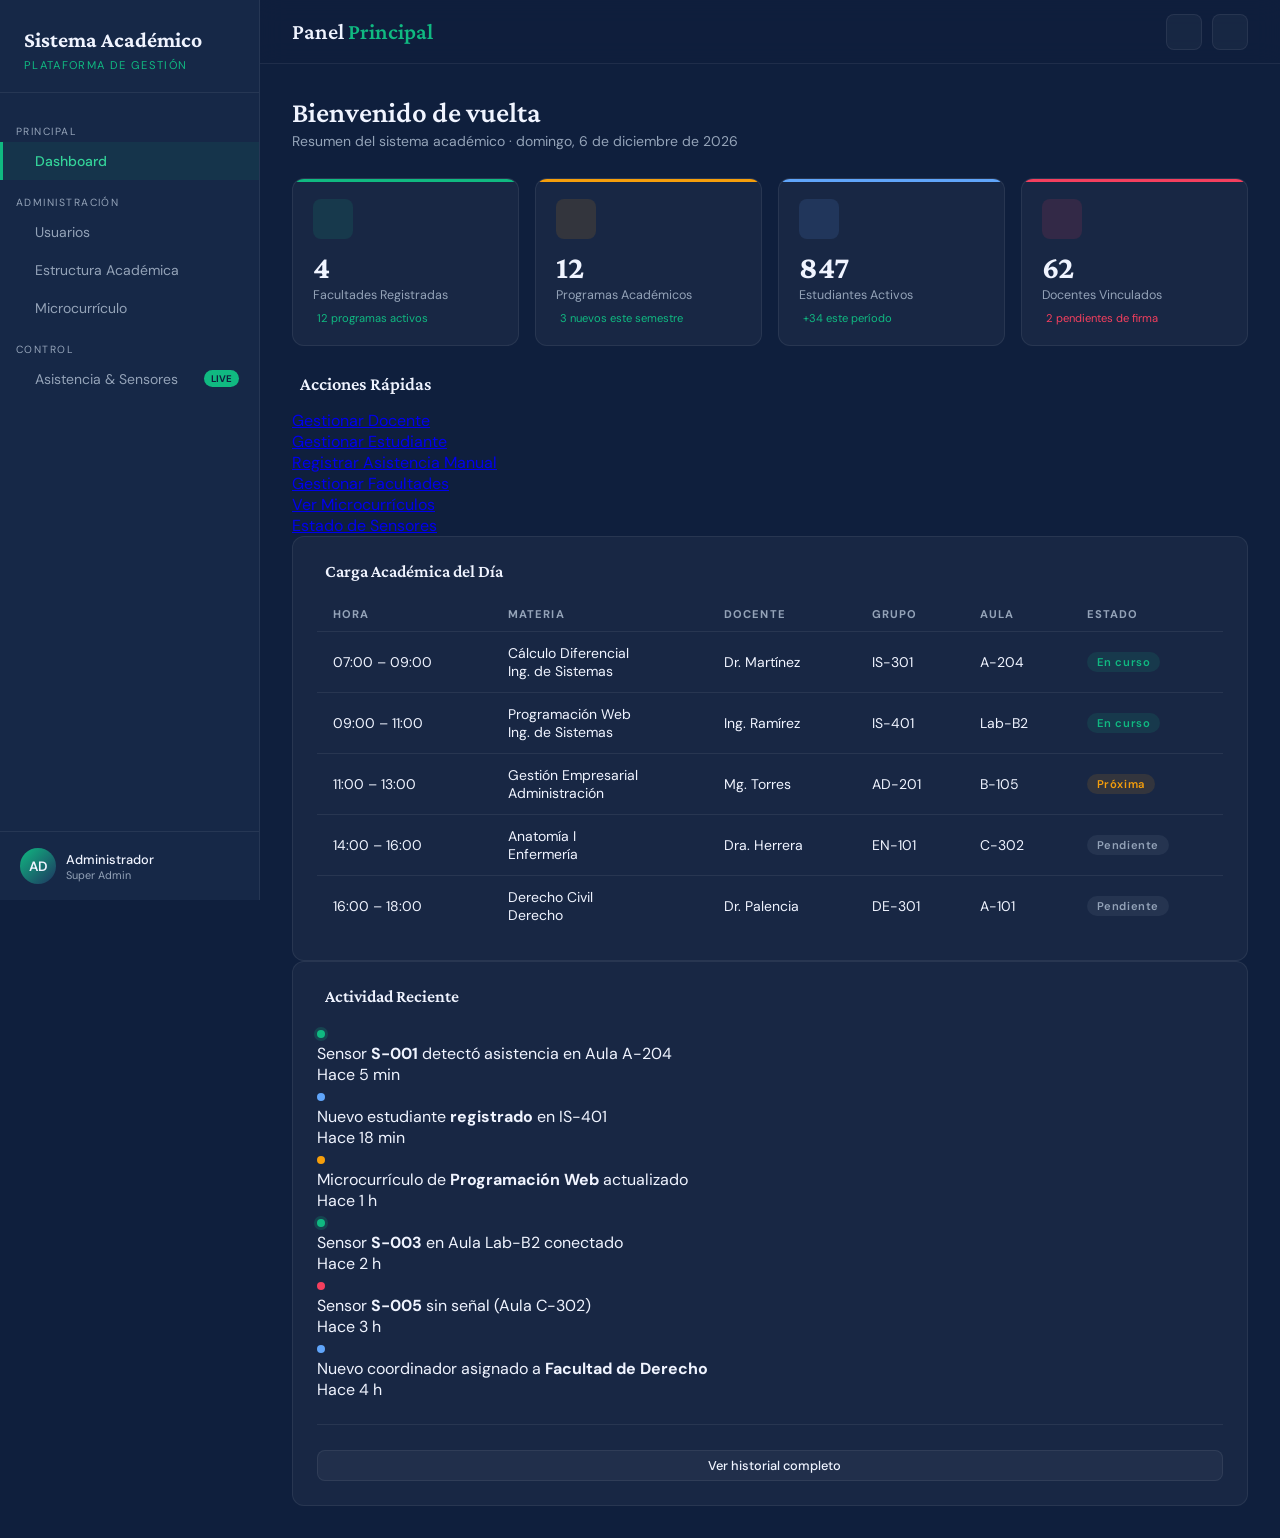
==== dashboard.html @ a302326c "Prototipo Proyecto Terminado" ====
<!DOCTYPE html>
<html lang="es">
<head>
  <meta charset="UTF-8">
  <meta name="viewport" content="width=device-width, initial-scale=1.0">
  <title>Dashboard — Sistema Académico</title>
  <link rel="stylesheet" href="css/main.css">
  <link rel="stylesheet" href="css/dashboard.css">
  <link href="https://cdn.boxicons.com/3.0.8/fonts/basic/boxicons.min.css" rel="stylesheet">
  <link href="https://cdn.boxicons.com/3.0.8/fonts/filled/boxicons-filled.min.css" rel="stylesheet">
  <script src="js/dashboard.js" defer></script>
</head>
<body>

<!-- SIDEBAR -->
<aside class="sidebar" id="sidebar">
  <div class="sidebar-logo">
    <div class="logo-text">Sistema Académico</div>
    <div class="logo-sub">Plataforma de Gestión</div>
  </div>
  <nav class="sidebar-nav">
    <div class="nav-section">Principal</div>
    <a class="nav-item active" href="dashboard.html"><i class='bx bx-grid-alt'></i> Dashboard</a>

    <div class="nav-section">Administración</div>
    <a class="nav-item" href="vistas/usuarios.html"><i class='bx bx-group'></i> Usuarios</a>
    <a class="nav-item" href="vistas/academico.html"><i class='bx bx-building-house'></i> Estructura Académica</a>
    <a class="nav-item" href="vistas/curriculo.html"><i class='bx bx-book-open'></i> Microcurrículo</a>

    <div class="nav-section">Control</div>
    <a class="nav-item" href="vistas/asistencia.html">
      <i class='bx bx-scan'></i> Asistencia &amp; Sensores
      <span class="nav-badge">LIVE</span>
    </a>
  </nav>
  <div class="sidebar-footer">
    <div class="user-avatar">AD</div>
    <div class="user-info">
      <div class="user-name">Administrador</div>
      <div class="user-role">Super Admin</div>
    </div>
    <button class="btn-logout" title="Cerrar sesión" onclick="location.href='index.html'">
      <i class='bx bx-log-out'></i>
    </button>
  </div>
</aside>

<!-- MAIN -->
<div class="main-content">
  <header class="topbar">
    <span class="topbar-title">Panel <span>Principal</span></span>
    <div class="topbar-actions">
      <button class="btn-icon" title="Notificaciones"><i class='bx bx-bell'></i></button>
      <button class="btn-icon" title="Configuración"><i class='bx bx-cog'></i></button>
    </div>
  </header>

  <div class="page-body">
    <div class="page-header">
      <h2>Bienvenido de vuelta</h2>
      <p>Resumen del sistema académico · <span id="fecha-hoy"></span></p>
    </div>

    <!-- STATS -->
    <div class="stats-grid">
      <div class="stat-card green">
        <div class="stat-icon"><i class='bx bx-buildings'></i></div>
        <div class="stat-value">4</div>
        <div class="stat-label">Facultades Registradas</div>
        <div class="stat-trend up"><i class='bx bx-trending-up'></i> 12 programas activos</div>
      </div>
      <div class="stat-card gold">
        <div class="stat-icon"><i class='bx bx-book'></i></div>
        <div class="stat-value">12</div>
        <div class="stat-label">Programas Académicos</div>
        <div class="stat-trend up"><i class='bx bx-trending-up'></i> 3 nuevos este semestre</div>
      </div>
      <div class="stat-card blue">
        <div class="stat-icon"><i class='bx bx-user-check'></i></div>
        <div class="stat-value">847</div>
        <div class="stat-label">Estudiantes Activos</div>
        <div class="stat-trend up"><i class='bx bx-trending-up'></i> +34 este período</div>
      </div>
      <div class="stat-card rose">
        <div class="stat-icon"><i class='bx bx-chalkboard'></i></div>
        <div class="stat-value">62</div>
        <div class="stat-label">Docentes Vinculados</div>
        <div class="stat-trend down"><i class='bx bx-trending-down'></i> 2 pendientes de firma</div>
      </div>
    </div>

    <!-- ACCIONES RÁPIDAS -->
    <div class="section-header">
      <h3><i class='bx bx-zap'></i> Acciones Rápidas</h3>
    </div>
    <div class="quick-actions">
      <a class="qa-btn" href="vistas/usuarios.html?tab=docentes">
        <div class="qa-icon"><i class='bx bx-chalkboard'></i></div>
        <span>Gestionar Docente</span>
      </a>
      <a class="qa-btn" href="vistas/usuarios.html?tab=estudiantes">
        <div class="qa-icon"><i class='bx bx-user-plus'></i></div>
        <span>Gestionar Estudiante</span>
      </a>
      <a class="qa-btn" href="vistas/asistencia.html?manual=true">
        <div class="qa-icon"><i class='bx bx-edit'></i></div>
        <span>Registrar Asistencia Manual</span>
      </a>
      <a class="qa-btn" href="vistas/academico.html">
        <div class="qa-icon"><i class='bx bx-building-house'></i></div>
        <span>Gestionar Facultades</span>
      </a>
      <a class="qa-btn" href="vistas/curriculo.html">
        <div class="qa-icon"><i class='bx bx-book-open'></i></div>
        <span>Ver Microcurrículos</span>
      </a>
      <a class="qa-btn" href="vistas/asistencia.html">
        <div class="qa-icon"><i class='bx bx-scan'></i></div>
        <span>Estado de Sensores</span>
      </a>
    </div>

    <!-- BOTTOM GRID -->
    <div class="bottom-grid">
      <!-- HORARIO DEL DÍA -->
      <div class="card">
        <div class="card-title"><i class='bx bx-calendar-week'></i> Carga Académica del Día</div>
        <div class="table-wrap">
          <table>
            <thead>
              <tr>
                <th>Hora</th>
                <th>Materia</th>
                <th>Docente</th>
                <th>Grupo</th>
                <th>Aula</th>
                <th>Estado</th>
              </tr>
            </thead>
            <tbody>
              <tr>
                <td class="time-col">07:00 – 09:00</td>
                <td><div class="subj-name">Cálculo Diferencial</div><div class="subj-room">Ing. de Sistemas</div></td>
                <td>Dr. Martínez</td>
                <td>IS-301</td>
                <td>A-204</td>
                <td><span class="badge badge-green">En curso</span></td>
              </tr>
              <tr>
                <td class="time-col">09:00 – 11:00</td>
                <td><div class="subj-name">Programación Web</div><div class="subj-room">Ing. de Sistemas</div></td>
                <td>Ing. Ramírez</td>
                <td>IS-401</td>
                <td>Lab-B2</td>
                <td><span class="badge badge-green">En curso</span></td>
              </tr>
              <tr>
                <td class="time-col">11:00 – 13:00</td>
                <td><div class="subj-name">Gestión Empresarial</div><div class="subj-room">Administración</div></td>
                <td>Mg. Torres</td>
                <td>AD-201</td>
                <td>B-105</td>
                <td><span class="badge badge-gold">Próxima</span></td>
              </tr>
              <tr>
                <td class="time-col">14:00 – 16:00</td>
                <td><div class="subj-name">Anatomía I</div><div class="subj-room">Enfermería</div></td>
                <td>Dra. Herrera</td>
                <td>EN-101</td>
                <td>C-302</td>
                <td><span class="badge badge-muted">Pendiente</span></td>
              </tr>
              <tr>
                <td class="time-col">16:00 – 18:00</td>
                <td><div class="subj-name">Derecho Civil</div><div class="subj-room">Derecho</div></td>
                <td>Dr. Palencia</td>
                <td>DE-301</td>
                <td>A-101</td>
                <td><span class="badge badge-muted">Pendiente</span></td>
              </tr>
            </tbody>
          </table>
        </div>
      </div>

      <!-- ACTIVIDAD RECIENTE -->
      <div class="card">
        <div class="card-title"><i class='bx bx-time-five'></i> Actividad Reciente</div>
        <div class="activity-list">
          <div class="activity-item">
            <div class="status-dot online"></div>
            <div class="activity-text">Sensor <strong>S-001</strong> detectó asistencia en Aula A-204</div>
            <div class="activity-time">Hace 5 min</div>
          </div>
          <div class="activity-item">
            <div class="status-dot" style="background:#60a5fa"></div>
            <div class="activity-text">Nuevo estudiante <strong>registrado</strong> en IS-401</div>
            <div class="activity-time">Hace 18 min</div>
          </div>
          <div class="activity-item">
            <div class="status-dot" style="background:var(--gold)"></div>
            <div class="activity-text">Microcurrículo de <strong>Programación Web</strong> actualizado</div>
            <div class="activity-time">Hace 1 h</div>
          </div>
          <div class="activity-item">
            <div class="status-dot online"></div>
            <div class="activity-text">Sensor <strong>S-003</strong> en Aula Lab-B2 conectado</div>
            <div class="activity-time">Hace 2 h</div>
          </div>
          <div class="activity-item">
            <div class="status-dot" style="background:var(--rose)"></div>
            <div class="activity-text">Sensor <strong>S-005</strong> sin señal (Aula C-302)</div>
            <div class="activity-time">Hace 3 h</div>
          </div>
          <div class="activity-item">
            <div class="status-dot" style="background:#60a5fa"></div>
            <div class="activity-text">Nuevo coordinador asignado a <strong>Facultad de Derecho</strong></div>
            <div class="activity-time">Hace 4 h</div>
          </div>
        </div>
        <hr class="divider">
        <a href="vistas/asistencia.html" class="btn btn-secondary btn-sm full-width" style="justify-content:center;">
          <i class='bx bx-history'></i> Ver historial completo
        </a>
      </div>
    </div>

  </div><!-- /page-body -->
</div><!-- /main-content -->

</body>
</html>
---- css/main.css ----
/* =============================================
   SISTEMA ACADÉMICO — MAIN CSS
   Aesthetic: Institutional Deep Navy + Emerald
   Fonts: Crimson Pro (display) + DM Sans (body)
   ============================================= */

@import url('https://fonts.googleapis.com/css2?family=Crimson+Pro:wght@400;600;700&family=DM+Sans:wght@300;400;500;600&display=swap');

:root {
  --navy:       #0f1f3d;
  --navy-mid:   #162847;
  --navy-light: #1e3560;
  --emerald:    #10b981;
  --emerald-d:  #059669;
  --emerald-l:  #34d399;
  --gold:       #f59e0b;
  --rose:       #f43f5e;
  --ice:        #e8f0fe;
  --text-main:  #f0f4ff;
  --text-muted: #94a3b8;
  --border:     rgba(255,255,255,0.07);
  --card-bg:    rgba(255,255,255,0.04);
  --sidebar-w:  260px;
  --radius:     12px;
  --shadow:     0 4px 24px rgba(0,0,0,0.35);
}

*, *::before, *::after { 
    box-sizing: border-box; 
    margin: 0; 
    padding: 0; 
}

html { 
    scroll-behavior: smooth; 
}

body {
  font-family: 'DM Sans', sans-serif;
  background: var(--navy);
  color: var(--text-main);
  min-height: 100vh;
  display: flex;
  overflow-x: hidden;
}

/* ── SCROLLBAR ───────────────────────────────── */
::-webkit-scrollbar { 
    width: 6px; 
}

::-webkit-scrollbar-track { 
    background: var(--navy); 
}

::-webkit-scrollbar-thumb { 
    background: var(--navy-light); 
    border-radius: 3px; 
}

/* ── SIDEBAR ─────────────────────────────────── */
.sidebar {
  width: var(--sidebar-w);
  min-height: 100vh;
  background: var(--navy-mid);
  border-right: 1px solid var(--border);
  display: flex;
  flex-direction: column;
  position: fixed;
  left: 0; top: 0; bottom: 0;
  z-index: 100;
  transition: transform 0.3s ease;
}

.sidebar-logo {
  padding: 28px 24px 20px;
  border-bottom: 1px solid var(--border);
}

.sidebar-logo .logo-text {
  font-family: 'Crimson Pro', serif;
  font-size: 1.35rem;
  font-weight: 700;
  color: var(--text-main);
  line-height: 1.2;
}

.sidebar-logo .logo-sub {
  font-size: 0.7rem;
  color: var(--emerald);
  letter-spacing: 0.12em;
  text-transform: uppercase;
  margin-top: 4px;
}

.sidebar-nav {
  flex: 1;
  padding: 16px 0;
  overflow-y: auto;
}

.nav-section {
  padding: 8px 16px 4px;
  font-size: 0.65rem;
  letter-spacing: 0.14em;
  text-transform: uppercase;
  color: var(--text-muted);
  margin-top: 8px;
}

.nav-item {
  display: flex;
  align-items: center;
  gap: 12px;
  padding: 10px 20px;
  color: var(--text-muted);
  text-decoration: none;
  font-size: 0.875rem;
  font-weight: 400;
  border-left: 3px solid transparent;
  transition: all 0.2s;
  position: relative;
}

.nav-item:hover {
  color: var(--text-main);
  background: var(--card-bg);
  border-left-color: var(--emerald);
}

.nav-item.active {
  color: var(--emerald-l);
  background: rgba(16,185,129,0.08);
  border-left-color: var(--emerald);
  font-weight: 500;
}

.nav-item i { 
    font-size: 1.1rem; 
    flex-shrink: 0; 
}

.nav-badge {
  margin-left: auto;
  background: var(--emerald);
  color: var(--navy);
  font-size: 0.6rem;
  font-weight: 700;
  padding: 2px 7px;
  border-radius: 20px;
}

.sidebar-footer {
  padding: 16px 20px;
  border-top: 1px solid var(--border);
  display: flex;
  align-items: center;
  gap: 10px;
}

.user-avatar {
  width: 36px; height: 36px;
  border-radius: 50%;
  background: linear-gradient(135deg, var(--emerald), var(--navy-light));
  display: flex; align-items: center; justify-content: center;
  font-size: 0.85rem; font-weight: 600;
  flex-shrink: 0;
}

.user-info { 
    flex: 1; 
    min-width: 0; 
}

.user-name { 
    font-size: 0.8rem; 
    font-weight: 500; 
}

.user-role { 
    font-size: 0.68rem; 
    color: var(--text-muted); 
}

.btn-logout {
  background: none; 
  border: none; 
  cursor: pointer;
  color: var(--text-muted); 
  font-size: 1rem;
  padding: 4px; 
  border-radius: 4px;
  transition: color 0.2s;
}

.btn-logout:hover { 
    color: var(--rose);
}

/* ── MAIN CONTENT ────────────────────────────── */
.main-content {
  margin-left: var(--sidebar-w);
  flex: 1;
  display: flex;
  flex-direction: column;
  min-height: 100vh;
}

/* ── TOPBAR ──────────────────────────────────── */
.topbar {
  height: 64px;
  border-bottom: 1px solid var(--border);
  display: flex;
  align-items: center;
  padding: 0 32px;
  gap: 16px;
  background: rgba(15,31,61,0.8);
  backdrop-filter: blur(12px);
  position: sticky; 
  top: 0; 
  z-index: 50;
}

.topbar-title {
  font-family: 'Crimson Pro', serif;
  font-size: 1.4rem;
  font-weight: 600;
  flex: 1;
}

.topbar-title span { 
    color: var(--emerald); 
}

.topbar-actions { display: flex; 
    align-items: center; 
    gap: 10px; }

.btn-icon {
  width: 36px; 
  height: 36px;
  border-radius: 8px;
  background: var(--card-bg);
  border: 1px solid var(--border);
  color: var(--text-muted);
  display: flex; 
  align-items: center; 
  justify-content: center;
  cursor: pointer; 
  font-size: 1rem;
  transition: all 0.2s;
}
.btn-icon:hover { border-color: var(--emerald); color: var(--emerald-l); }

/* ── PAGE BODY ───────────────────────────────── */
.page-body {
  padding: 32px;
  flex: 1;
}

.page-header {
  margin-bottom: 28px;
}

.page-header h2 {
  font-family: 'Crimson Pro', serif;
  font-size: 1.8rem;
  font-weight: 600;
}

.page-header p {
  color: var(--text-muted);
  font-size: 0.875rem;
  margin-top: 4px;
}

/* ── CARDS ───────────────────────────────────── */
.card {
  background: var(--card-bg);
  border: 1px solid var(--border);
  border-radius: var(--radius);
  padding: 24px;
  transition: border-color 0.2s;
}
.card:hover { border-color: rgba(255,255,255,0.12); }

.card-title {
  font-family: 'Crimson Pro', serif;
  font-size: 1.1rem;
  font-weight: 600;
  margin-bottom: 16px;
  display: flex; align-items: center; gap: 8px;
}

.card-title i { color: var(--emerald); font-size: 1rem; }

/* ── STAT CARDS ──────────────────────────────── */
.stats-grid {
  display: grid;
  grid-template-columns: repeat(auto-fill, minmax(200px, 1fr));
  gap: 16px;
  margin-bottom: 28px;
}

.stat-card {
  background: var(--card-bg);
  border: 1px solid var(--border);
  border-radius: var(--radius);
  padding: 20px;
  position: relative;
  overflow: hidden;
}

.stat-card::before {
  content: '';
  position: absolute;
  top: 0; left: 0; right: 0;
  height: 3px;
}

.stat-card.green::before  { background: var(--emerald); }
.stat-card.gold::before   { background: var(--gold); }
.stat-card.blue::before   { background: #60a5fa; }
.stat-card.rose::before   { background: var(--rose); }

.stat-icon {
  width: 40px; height: 40px;
  border-radius: 8px;
  display: flex; align-items: center; justify-content: center;
  font-size: 1.1rem;
  margin-bottom: 12px;
}

.stat-card.green .stat-icon  { background: rgba(16,185,129,0.12); color: var(--emerald); }
.stat-card.gold  .stat-icon  { background: rgba(245,158,11,0.12);  color: var(--gold); }
.stat-card.blue  .stat-icon  { background: rgba(96,165,250,0.12);  color: #60a5fa; }
.stat-card.rose  .stat-icon  { background: rgba(244,63,94,0.12);   color: var(--rose); }

.stat-value {
  font-family: 'Crimson Pro', serif;
  font-size: 2rem;
  font-weight: 700;
  line-height: 1;
}

.stat-label {
  font-size: 0.78rem;
  color: var(--text-muted);
  margin-top: 4px;
}

.stat-trend {
  font-size: 0.7rem;
  margin-top: 8px;
  display: flex; align-items: center; gap: 4px;
}
.stat-trend.up   { color: var(--emerald); }
.stat-trend.down { color: var(--rose); }

/* ── BUTTONS ─────────────────────────────────── */
.btn {
  display: inline-flex; align-items: center; gap: 8px;
  padding: 10px 20px;
  border-radius: 8px;
  font-family: 'DM Sans', sans-serif;
  font-size: 0.875rem;
  font-weight: 500;
  cursor: pointer;
  border: none;
  transition: all 0.2s;
  text-decoration: none;
}

.btn-primary {
  background: var(--emerald);
  color: var(--navy);
}
.btn-primary:hover { background: var(--emerald-l); }

.btn-secondary {
  background: var(--card-bg);
  border: 1px solid var(--border);
  color: var(--text-main);
}
.btn-secondary:hover { border-color: var(--emerald); color: var(--emerald-l); }

.btn-danger {
  background: rgba(244,63,94,0.1);
  border: 1px solid rgba(244,63,94,0.3);
  color: var(--rose);
}
.btn-danger:hover { background: var(--rose); color: white; }

.btn-sm { padding: 6px 14px; font-size: 0.8rem; }

/* ── TABLES ──────────────────────────────────── */
.table-wrap { overflow-x: auto; }

table {
  width: 100%;
  border-collapse: collapse;
  font-size: 0.875rem;
}

thead th {
  text-align: left;
  padding: 10px 16px;
  font-size: 0.7rem;
  letter-spacing: 0.1em;
  text-transform: uppercase;
  color: var(--text-muted);
  border-bottom: 1px solid var(--border);
  white-space: nowrap;
}

tbody td {
  padding: 12px 16px;
  border-bottom: 1px solid var(--border);
  vertical-align: middle;
}

tbody tr:hover { background: var(--card-bg); }
tbody tr:last-child td { border-bottom: none; }

/* ── FORM ELEMENTS ───────────────────────────── */
.form-grid { display: grid; gap: 16px; }
.form-grid-2 { grid-template-columns: 1fr 1fr; }
.form-grid-3 { grid-template-columns: 1fr 1fr 1fr; }

.form-group { display: flex; flex-direction: column; gap: 6px; }

label {
  font-size: 0.78rem;
  font-weight: 500;
  color: var(--text-muted);
  letter-spacing: 0.04em;
}

input[type="text"],
input[type="email"],
input[type="number"],
input[type="date"],
input[type="time"],
input[type="password"],
select,
textarea {
  background: rgba(255,255,255,0.04);
  border: 1px solid var(--border);
  border-radius: 8px;
  padding: 10px 14px;
  color: var(--text-main);
  font-family: 'DM Sans', sans-serif;
  font-size: 0.875rem;
  width: 100%;
  transition: border-color 0.2s;
  outline: none;
}

input::placeholder, textarea::placeholder { color: rgba(148,163,184,0.5); }

input:focus, select:focus, textarea:focus {
  border-color: var(--emerald);
  box-shadow: 0 0 0 3px rgba(16,185,129,0.1);
}

select option { background: var(--navy-mid); }

textarea { resize: vertical; min-height: 90px; }

/* ── TABS ────────────────────────────────────── */
.tabs-bar {
  display: flex;
  border-bottom: 1px solid var(--border);
  margin-bottom: 24px;
  gap: 4px;
}

.tab-btn {
  padding: 10px 20px;
  background: none;
  border: none;
  color: var(--text-muted);
  font-family: 'DM Sans', sans-serif;
  font-size: 0.875rem;
  font-weight: 500;
  cursor: pointer;
  border-bottom: 2px solid transparent;
  margin-bottom: -1px;
  transition: all 0.2s;
  display: flex; align-items: center; gap: 8px;
}

.tab-btn:hover { color: var(--text-main); }

.tab-btn.active {
  color: var(--emerald-l);
  border-bottom-color: var(--emerald);
}

.tab-panel { display: none; }
.tab-panel.active { display: block; }

/* ── BADGES ──────────────────────────────────── */
.badge {
  display: inline-flex; align-items: center;
  padding: 3px 10px;
  border-radius: 20px;
  font-size: 0.7rem;
  font-weight: 600;
  letter-spacing: 0.05em;
}

.badge-green  { background: rgba(16,185,129,0.12); color: var(--emerald); }
.badge-gold   { background: rgba(245,158,11,0.12);  color: var(--gold); }
.badge-rose   { background: rgba(244,63,94,0.12);   color: var(--rose); }
.badge-blue   { background: rgba(96,165,250,0.12);  color: #60a5fa; }
.badge-muted  { background: rgba(148,163,184,0.1);  color: var(--text-muted); }

/* ── SECTION HEADER ──────────────────────────── */
.section-header {
  display: flex; align-items: center; justify-content: space-between;
  margin-bottom: 16px;
}

.section-header h3 {
  font-family: 'Crimson Pro', serif;
  font-size: 1.15rem;
  font-weight: 600;
  display: flex; align-items: center; gap: 8px;
}
.section-header h3 i { color: var(--emerald); font-size: 0.95rem; }

/* ── SENSOR STATUS DOT ───────────────────────── */
.status-dot {
  width: 8px; height: 8px;
  border-radius: 50%;
  display: inline-block;
  margin-right: 6px;
}
.status-dot.online  { background: var(--emerald); box-shadow: 0 0 0 3px rgba(16,185,129,0.2); animation: pulse 2s infinite; }
.status-dot.offline { background: var(--rose); }
.status-dot.idle    { background: var(--gold); }

@keyframes pulse {
  0%, 100% { box-shadow: 0 0 0 3px rgba(16,185,129,0.2); }
  50%       { box-shadow: 0 0 0 6px rgba(16,185,129,0.05); }
}

/* ── DIVIDER ─────────────────────────────────── */
.divider { 
    border: none; 
    border-top: 1px solid var(--border); 
    margin: 24px 0; 
}

/* ── UTILITY ─────────────────────────────────── */
.flex        { display: flex; }
.flex-col    { flex-direction: column; }
.gap-8       { gap: 8px; }
.gap-16      { gap: 16px; }
.gap-24      { gap: 24px; }
.mt-16       { margin-top: 16px; }
.mt-24       { margin-top: 24px; }
.mb-16       { margin-bottom: 16px; }
.grid-2      { display: grid; grid-template-columns: 1fr 1fr; gap: 20px; }
.grid-3      { display: grid; grid-template-columns: 1fr 1fr 1fr; gap: 20px; }
.text-muted  { color: var(--text-muted); font-size: 0.85rem; }
.text-em     { color: var(--emerald); }
.text-gold   { color: var(--gold); }
.text-rose   { color: var(--rose); }
.fw-600      { font-weight: 600; }
.full-width  { width: 100%; }

/* ── SEARCH BAR ──────────────────────────────── */
.search-bar {
  position: relative;
  max-width: 320px;
}

.search-bar input {
  padding-left: 38px;
}

.search-bar i {
  position: absolute;
  left: 12px; top: 50%;
  transform: translateY(-50%);
  color: var(--text-muted);
  font-size: 0.95rem;
  pointer-events: none;
}

/* ── PROGRESS BAR ────────────────────────────── */
.progress-bar {
  height: 6px;
  background: rgba(255,255,255,0.06);
  border-radius: 3px;
  overflow: hidden;
  margin-top: 6px;
}

.progress-fill {
  height: 100%;
  border-radius: 3px;
  background: var(--emerald);
}

/* ── RESPONSIVE ──────────────────────────────── */
@media (max-width: 900px) {
  :root { --sidebar-w: 0px; }
  .sidebar { transform: translateX(-260px); }
  .sidebar.open { transform: translateX(0); --sidebar-w: 260px; }
  .main-content { margin-left: 0; }
  .form-grid-2, .form-grid-3 { grid-template-columns: 1fr; }
  .grid-2, .grid-3 { grid-template-columns: 1fr; }
}
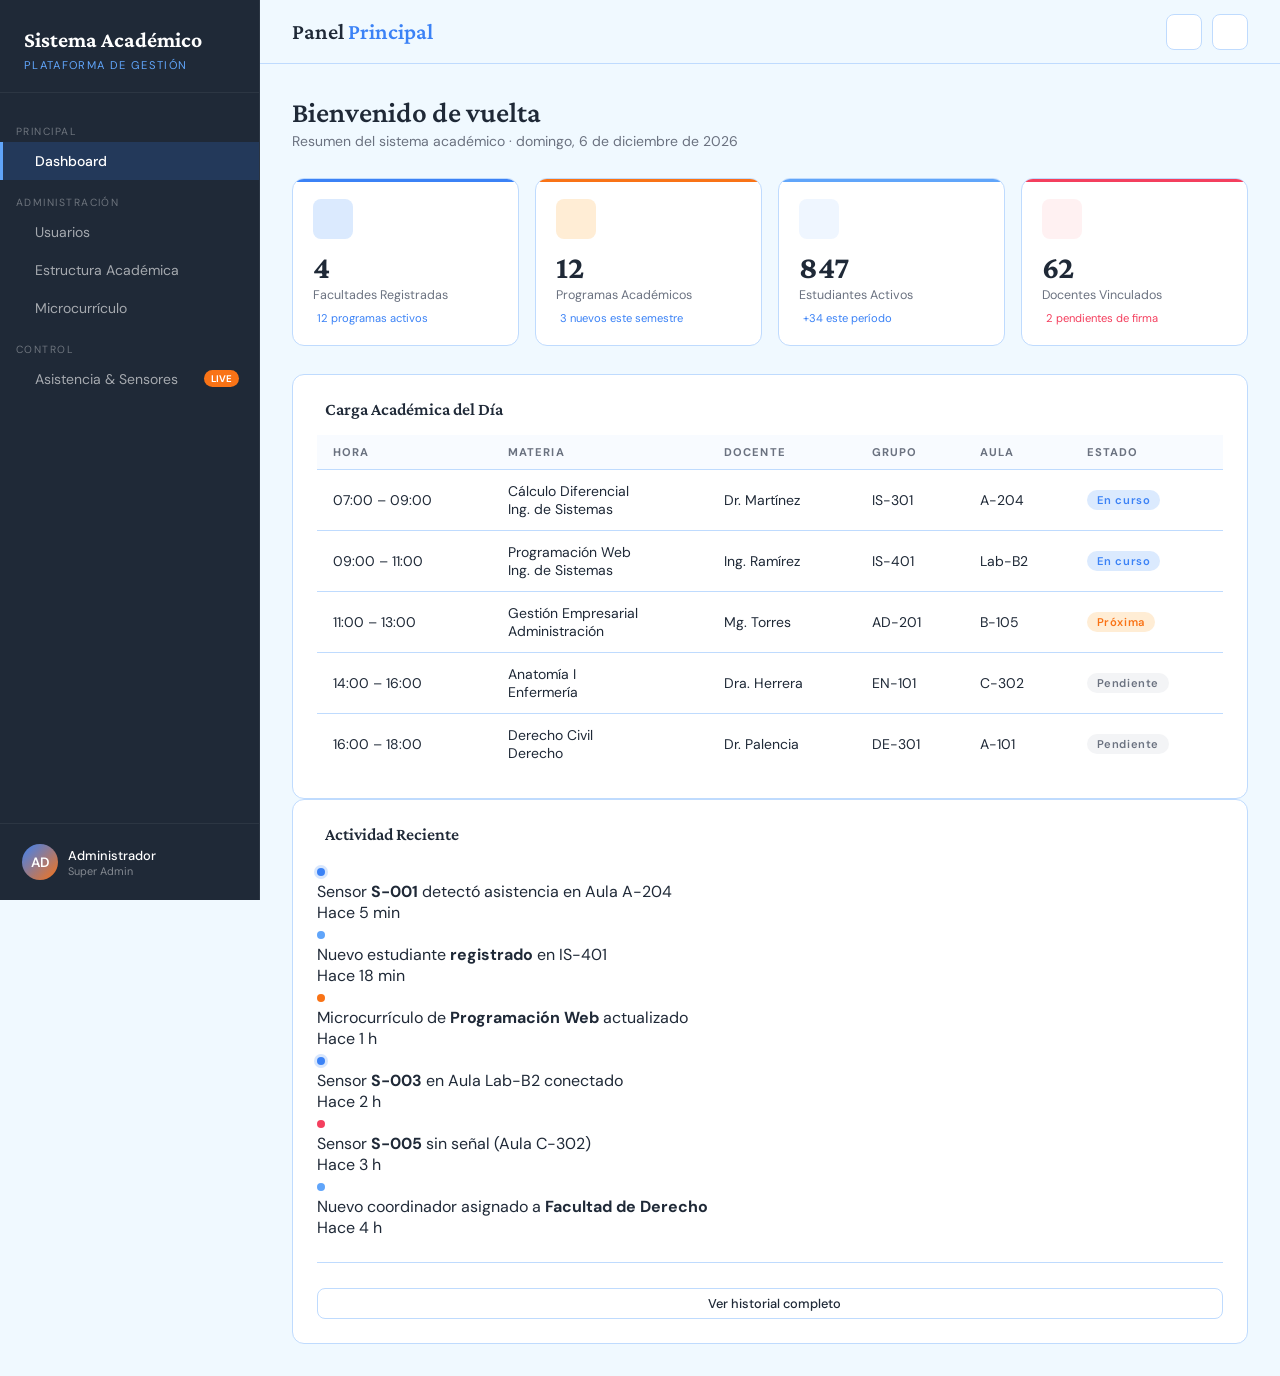
==== commit 5d942c1c: "Arreglos Interfaz Grafica" ====
--- a/dashboard.html
+++ b/dashboard.html
@@ -33,15 +33,20 @@
       <span class="nav-badge">LIVE</span>
     </a>
   </nav>
-  <div class="sidebar-footer">
-    <div class="user-avatar">AD</div>
-    <div class="user-info">
-      <div class="user-name">Administrador</div>
-      <div class="user-role">Super Admin</div>
-    </div>
-    <button class="btn-logout" title="Cerrar sesión" onclick="location.href='index.html'">
-      <i class='bx bx-log-out'></i>
-    </button>
+  <div class="sidebar-user" id="sidebarUser">
+    <div class="user-toggle" onclick="toggleUserMenu()">
+      <div class="user-avatar">AD</div>
+      <div class="user-info">
+        <div class="user-name">Administrador</div>
+        <div class="user-role">Super Admin</div>
+      </div>
+      <i class='bx bx-chevron-up user-chevron'></i>
+    </div>
+    <div class="user-dropdown">
+      <a href="#" class="dropdown-item"><i class='bx bx-user-circle'></i> Mi perfil</a>
+      <a href="#" class="dropdown-item"><i class='bx bx-cog'></i> Configuración</a>
+      <a href="index.html" class="dropdown-item logout" onclick="return confirm('¿Cerrar sesión?')"><i class='bx bx-log-out'></i> Cerrar sesión</a>
+    </div>
   </div>
 </aside>
 
@@ -88,38 +93,6 @@
         <div class="stat-trend down"><i class='bx bx-trending-down'></i> 2 pendientes de firma</div>
       </div>
     </div>
-
-    <!-- ACCIONES RÁPIDAS -->
-    <div class="section-header">
-      <h3><i class='bx bx-zap'></i> Acciones Rápidas</h3>
-    </div>
-    <div class="quick-actions">
-      <a class="qa-btn" href="vistas/usuarios.html?tab=docentes">
-        <div class="qa-icon"><i class='bx bx-chalkboard'></i></div>
-        <span>Gestionar Docente</span>
-      </a>
-      <a class="qa-btn" href="vistas/usuarios.html?tab=estudiantes">
-        <div class="qa-icon"><i class='bx bx-user-plus'></i></div>
-        <span>Gestionar Estudiante</span>
-      </a>
-      <a class="qa-btn" href="vistas/asistencia.html?manual=true">
-        <div class="qa-icon"><i class='bx bx-edit'></i></div>
-        <span>Registrar Asistencia Manual</span>
-      </a>
-      <a class="qa-btn" href="vistas/academico.html">
-        <div class="qa-icon"><i class='bx bx-building-house'></i></div>
-        <span>Gestionar Facultades</span>
-      </a>
-      <a class="qa-btn" href="vistas/curriculo.html">
-        <div class="qa-icon"><i class='bx bx-book-open'></i></div>
-        <span>Ver Microcurrículos</span>
-      </a>
-      <a class="qa-btn" href="vistas/asistencia.html">
-        <div class="qa-icon"><i class='bx bx-scan'></i></div>
-        <span>Estado de Sensores</span>
-      </a>
-    </div>
-
     <!-- BOTTOM GRID -->
     <div class="bottom-grid">
       <!-- HORARIO DEL DÍA -->
@@ -227,6 +200,5 @@
 
   </div><!-- /page-body -->
 </div><!-- /main-content -->
-
 </body>
 </html>
--- a/css/main.css
+++ b/css/main.css
@@ -1,28 +1,40 @@
 /* =============================================
    SISTEMA ACADÉMICO — MAIN CSS
-   Aesthetic: Institutional Deep Navy + Emerald
+   Aesthetic: Academic Blue + Orange Accent
    Fonts: Crimson Pro (display) + DM Sans (body)
    ============================================= */
 
 @import url('https://fonts.googleapis.com/css2?family=Crimson+Pro:wght@400;600;700&family=DM+Sans:wght@300;400;500;600&display=swap');
 
 :root {
-  --navy:       #0f1f3d;
-  --navy-mid:   #162847;
-  --navy-light: #1e3560;
-  --emerald:    #10b981;
-  --emerald-d:  #059669;
-  --emerald-l:  #34d399;
-  --gold:       #f59e0b;
-  --rose:       #f43f5e;
-  --ice:        #e8f0fe;
-  --text-main:  #f0f4ff;
-  --text-muted: #94a3b8;
-  --border:     rgba(255,255,255,0.07);
-  --card-bg:    rgba(255,255,255,0.04);
-  --sidebar-w:  260px;
-  --radius:     12px;
-  --shadow:     0 4px 24px rgba(0,0,0,0.35);
+  /* ── Paleta principal ── */
+  --primary:      #3B82F6;
+  --primary-l:    #60A5FA;
+  --primary-d:    #2563EB;
+  --sidebar-dark: #1F2937;
+  --sidebar-mid:  #111827;
+  --bg:           #F0F9FF;
+  --accent:       #F97316;
+  --accent-l:     #FB923C;
+  --accent-d:     #EA6C04;
+
+  /* ── Compatibilidad con variables antiguas ── */
+  --navy:         #1F2937;
+  --navy-mid:     #111827;
+  --navy-light:   #374151;
+  --emerald:      var(--primary);
+  --emerald-d:    var(--primary-d);
+  --emerald-l:    var(--primary-l);
+  --gold:         var(--accent);
+  --rose:         #f43f5e;
+  --ice:          #DBEAFE;
+  --text-main:    #1F2937;
+  --text-muted:   #6B7280;
+  --border:       #BFDBFE;
+  --card-bg:      #ffffff;
+  --sidebar-w:    260px;
+  --radius:       12px;
+  --shadow:       0 4px 24px rgba(59,130,246,0.10);
 }
 
 *, *::before, *::after { 
@@ -37,7 +49,7 @@
 
 body {
   font-family: 'DM Sans', sans-serif;
-  background: var(--navy);
+  background: var(--bg);
   color: var(--text-main);
   min-height: 100vh;
   display: flex;
@@ -50,11 +62,11 @@
 }
 
 ::-webkit-scrollbar-track { 
-    background: var(--navy); 
+    background: var(--bg); 
 }
 
 ::-webkit-scrollbar-thumb { 
-    background: var(--navy-light); 
+    background: var(--border); 
     border-radius: 3px; 
 }
 
@@ -62,8 +74,8 @@
 .sidebar {
   width: var(--sidebar-w);
   min-height: 100vh;
-  background: var(--navy-mid);
-  border-right: 1px solid var(--border);
+  background: var(--sidebar-dark);
+  border-right: 1px solid rgba(255,255,255,0.06);
   display: flex;
   flex-direction: column;
   position: fixed;
@@ -74,20 +86,20 @@
 
 .sidebar-logo {
   padding: 28px 24px 20px;
-  border-bottom: 1px solid var(--border);
+  border-bottom: 1px solid rgba(255,255,255,0.06);
 }
 
 .sidebar-logo .logo-text {
   font-family: 'Crimson Pro', serif;
   font-size: 1.35rem;
   font-weight: 700;
-  color: var(--text-main);
+  color: #ffffff;
   line-height: 1.2;
 }
 
 .sidebar-logo .logo-sub {
   font-size: 0.7rem;
-  color: var(--emerald);
+  color: var(--primary-l);
   letter-spacing: 0.12em;
   text-transform: uppercase;
   margin-top: 4px;
@@ -104,7 +116,7 @@
   font-size: 0.65rem;
   letter-spacing: 0.14em;
   text-transform: uppercase;
-  color: var(--text-muted);
+  color: rgba(255,255,255,0.35);
   margin-top: 8px;
 }
 
@@ -113,7 +125,7 @@
   align-items: center;
   gap: 12px;
   padding: 10px 20px;
-  color: var(--text-muted);
+  color: rgba(255,255,255,0.6);
   text-decoration: none;
   font-size: 0.875rem;
   font-weight: 400;
@@ -123,15 +135,15 @@
 }
 
 .nav-item:hover {
-  color: var(--text-main);
-  background: var(--card-bg);
-  border-left-color: var(--emerald);
+  color: #ffffff;
+  background: rgba(255,255,255,0.06);
+  border-left-color: var(--primary-l);
 }
 
 .nav-item.active {
-  color: var(--emerald-l);
-  background: rgba(16,185,129,0.08);
-  border-left-color: var(--emerald);
+  color: #ffffff;
+  background: rgba(59,130,246,0.18);
+  border-left-color: var(--primary-l);
   font-weight: 500;
 }
 
@@ -142,8 +154,8 @@
 
 .nav-badge {
   margin-left: auto;
-  background: var(--emerald);
-  color: var(--navy);
+  background: var(--accent);
+  color: #ffffff;
   font-size: 0.6rem;
   font-weight: 700;
   padding: 2px 7px;
@@ -152,7 +164,7 @@
 
 .sidebar-footer {
   padding: 16px 20px;
-  border-top: 1px solid var(--border);
+  border-top: 1px solid rgba(255,255,255,0.06);
   display: flex;
   align-items: center;
   gap: 10px;
@@ -161,9 +173,9 @@
 .user-avatar {
   width: 36px; height: 36px;
   border-radius: 50%;
-  background: linear-gradient(135deg, var(--emerald), var(--navy-light));
+  background: linear-gradient(135deg, var(--primary), var(--accent));
   display: flex; align-items: center; justify-content: center;
-  font-size: 0.85rem; font-weight: 600;
+  font-size: 0.85rem; font-weight: 600; color: #fff;
   flex-shrink: 0;
 }
 
@@ -174,12 +186,13 @@
 
 .user-name { 
     font-size: 0.8rem; 
-    font-weight: 500; 
+    font-weight: 500;
+    color: #ffffff;
 }
 
 .user-role { 
     font-size: 0.68rem; 
-    color: var(--text-muted); 
+    color: rgba(255,255,255,0.45); 
 }
 
 .btn-logout {
@@ -214,7 +227,7 @@
   align-items: center;
   padding: 0 32px;
   gap: 16px;
-  background: rgba(15,31,61,0.8);
+  background: rgba(240,249,255,0.92);
   backdrop-filter: blur(12px);
   position: sticky; 
   top: 0; 
@@ -226,10 +239,11 @@
   font-size: 1.4rem;
   font-weight: 600;
   flex: 1;
+  color: var(--text-main);
 }
 
 .topbar-title span { 
-    color: var(--emerald); 
+    color: var(--primary); 
 }
 
 .topbar-actions { display: flex; 
@@ -240,7 +254,7 @@
   width: 36px; 
   height: 36px;
   border-radius: 8px;
-  background: var(--card-bg);
+  background: #fff;
   border: 1px solid var(--border);
   color: var(--text-muted);
   display: flex; 
@@ -250,7 +264,7 @@
   font-size: 1rem;
   transition: all 0.2s;
 }
-.btn-icon:hover { border-color: var(--emerald); color: var(--emerald-l); }
+.btn-icon:hover { border-color: var(--primary); color: var(--primary); }
 
 /* ── PAGE BODY ───────────────────────────────── */
 .page-body {
@@ -276,23 +290,24 @@
 
 /* ── CARDS ───────────────────────────────────── */
 .card {
-  background: var(--card-bg);
+  background: #ffffff;
   border: 1px solid var(--border);
   border-radius: var(--radius);
   padding: 24px;
-  transition: border-color 0.2s;
-}
-.card:hover { border-color: rgba(255,255,255,0.12); }
+  transition: border-color 0.2s, box-shadow 0.2s;
+}
+.card:hover { border-color: var(--primary-l); box-shadow: 0 4px 16px rgba(59,130,246,0.08); }
 
 .card-title {
   font-family: 'Crimson Pro', serif;
   font-size: 1.1rem;
   font-weight: 600;
   margin-bottom: 16px;
+  color: var(--text-main);
   display: flex; align-items: center; gap: 8px;
 }
 
-.card-title i { color: var(--emerald); font-size: 1rem; }
+.card-title i { color: var(--primary); font-size: 1rem; }
 
 /* ── STAT CARDS ──────────────────────────────── */
 .stats-grid {
@@ -303,13 +318,15 @@
 }
 
 .stat-card {
-  background: var(--card-bg);
+  background: #ffffff;
   border: 1px solid var(--border);
   border-radius: var(--radius);
   padding: 20px;
   position: relative;
   overflow: hidden;
-}
+  transition: box-shadow 0.2s, transform 0.2s;
+}
+.stat-card:hover { box-shadow: 0 8px 24px rgba(59,130,246,0.12); transform: translateY(-2px); }
 
 .stat-card::before {
   content: '';
@@ -318,9 +335,9 @@
   height: 3px;
 }
 
-.stat-card.green::before  { background: var(--emerald); }
-.stat-card.gold::before   { background: var(--gold); }
-.stat-card.blue::before   { background: #60a5fa; }
+.stat-card.green::before  { background: var(--primary); }
+.stat-card.gold::before   { background: var(--accent); }
+.stat-card.blue::before   { background: var(--primary-l); }
 .stat-card.rose::before   { background: var(--rose); }
 
 .stat-icon {
@@ -331,16 +348,17 @@
   margin-bottom: 12px;
 }
 
-.stat-card.green .stat-icon  { background: rgba(16,185,129,0.12); color: var(--emerald); }
-.stat-card.gold  .stat-icon  { background: rgba(245,158,11,0.12);  color: var(--gold); }
-.stat-card.blue  .stat-icon  { background: rgba(96,165,250,0.12);  color: #60a5fa; }
-.stat-card.rose  .stat-icon  { background: rgba(244,63,94,0.12);   color: var(--rose); }
+.stat-card.green .stat-icon  { background: #DBEAFE; color: var(--primary); }
+.stat-card.gold  .stat-icon  { background: #FFEDD5; color: var(--accent); }
+.stat-card.blue  .stat-icon  { background: #EFF6FF; color: var(--primary-l); }
+.stat-card.rose  .stat-icon  { background: #FFF1F2; color: var(--rose); }
 
 .stat-value {
   font-family: 'Crimson Pro', serif;
   font-size: 2rem;
   font-weight: 700;
   line-height: 1;
+  color: var(--text-main);
 }
 
 .stat-label {
@@ -354,7 +372,7 @@
   margin-top: 8px;
   display: flex; align-items: center; gap: 4px;
 }
-.stat-trend.up   { color: var(--emerald); }
+.stat-trend.up   { color: var(--primary); }
 .stat-trend.down { color: var(--rose); }
 
 /* ── BUTTONS ─────────────────────────────────── */
@@ -372,21 +390,21 @@
 }
 
 .btn-primary {
-  background: var(--emerald);
-  color: var(--navy);
-}
-.btn-primary:hover { background: var(--emerald-l); }
+  background: var(--primary);
+  color: #ffffff;
+}
+.btn-primary:hover { background: var(--primary-d); }
 
 .btn-secondary {
-  background: var(--card-bg);
+  background: #ffffff;
   border: 1px solid var(--border);
   color: var(--text-main);
 }
-.btn-secondary:hover { border-color: var(--emerald); color: var(--emerald-l); }
+.btn-secondary:hover { border-color: var(--primary); color: var(--primary); }
 
 .btn-danger {
-  background: rgba(244,63,94,0.1);
-  border: 1px solid rgba(244,63,94,0.3);
+  background: rgba(244,63,94,0.08);
+  border: 1px solid rgba(244,63,94,0.25);
   color: var(--rose);
 }
 .btn-danger:hover { background: var(--rose); color: white; }
@@ -411,15 +429,17 @@
   color: var(--text-muted);
   border-bottom: 1px solid var(--border);
   white-space: nowrap;
+  background: #F8FBFF;
 }
 
 tbody td {
   padding: 12px 16px;
   border-bottom: 1px solid var(--border);
   vertical-align: middle;
-}
-
-tbody tr:hover { background: var(--card-bg); }
+  color: var(--text-main);
+}
+
+tbody tr:hover { background: #F0F9FF; }
 tbody tr:last-child td { border-bottom: none; }
 
 /* ── FORM ELEMENTS ───────────────────────────── */
@@ -444,7 +464,7 @@
 input[type="password"],
 select,
 textarea {
-  background: rgba(255,255,255,0.04);
+  background: #ffffff;
   border: 1px solid var(--border);
   border-radius: 8px;
   padding: 10px 14px;
@@ -456,14 +476,14 @@
   outline: none;
 }
 
-input::placeholder, textarea::placeholder { color: rgba(148,163,184,0.5); }
+input::placeholder, textarea::placeholder { color: #93C5FD; }
 
 input:focus, select:focus, textarea:focus {
-  border-color: var(--emerald);
-  box-shadow: 0 0 0 3px rgba(16,185,129,0.1);
-}
-
-select option { background: var(--navy-mid); }
+  border-color: var(--primary);
+  box-shadow: 0 0 0 3px rgba(59,130,246,0.12);
+}
+
+select option { background: #ffffff; color: var(--text-main); }
 
 textarea { resize: vertical; min-height: 90px; }
 
@@ -490,11 +510,11 @@
   display: flex; align-items: center; gap: 8px;
 }
 
-.tab-btn:hover { color: var(--text-main); }
+.tab-btn:hover { color: var(--primary); }
 
 .tab-btn.active {
-  color: var(--emerald-l);
-  border-bottom-color: var(--emerald);
+  color: var(--primary);
+  border-bottom-color: var(--primary);
 }
 
 .tab-panel { display: none; }
@@ -510,11 +530,11 @@
   letter-spacing: 0.05em;
 }
 
-.badge-green  { background: rgba(16,185,129,0.12); color: var(--emerald); }
-.badge-gold   { background: rgba(245,158,11,0.12);  color: var(--gold); }
-.badge-rose   { background: rgba(244,63,94,0.12);   color: var(--rose); }
-.badge-blue   { background: rgba(96,165,250,0.12);  color: #60a5fa; }
-.badge-muted  { background: rgba(148,163,184,0.1);  color: var(--text-muted); }
+.badge-green  { background: #DBEAFE; color: var(--primary); }
+.badge-gold   { background: #FFEDD5; color: var(--accent); }
+.badge-rose   { background: #FFF1F2; color: var(--rose); }
+.badge-blue   { background: #EFF6FF; color: var(--primary-l); }
+.badge-muted  { background: #F3F4F6; color: var(--text-muted); }
 
 /* ── SECTION HEADER ──────────────────────────── */
 .section-header {
@@ -526,9 +546,10 @@
   font-family: 'Crimson Pro', serif;
   font-size: 1.15rem;
   font-weight: 600;
+  color: var(--text-main);
   display: flex; align-items: center; gap: 8px;
 }
-.section-header h3 i { color: var(--emerald); font-size: 0.95rem; }
+.section-header h3 i { color: var(--primary); font-size: 0.95rem; }
 
 /* ── SENSOR STATUS DOT ───────────────────────── */
 .status-dot {
@@ -537,13 +558,13 @@
   display: inline-block;
   margin-right: 6px;
 }
-.status-dot.online  { background: var(--emerald); box-shadow: 0 0 0 3px rgba(16,185,129,0.2); animation: pulse 2s infinite; }
+.status-dot.online  { background: var(--primary); box-shadow: 0 0 0 3px rgba(59,130,246,0.2); animation: pulse 2s infinite; }
 .status-dot.offline { background: var(--rose); }
-.status-dot.idle    { background: var(--gold); }
+.status-dot.idle    { background: var(--accent); }
 
 @keyframes pulse {
-  0%, 100% { box-shadow: 0 0 0 3px rgba(16,185,129,0.2); }
-  50%       { box-shadow: 0 0 0 6px rgba(16,185,129,0.05); }
+  0%, 100% { box-shadow: 0 0 0 3px rgba(59,130,246,0.2); }
+  50%       { box-shadow: 0 0 0 6px rgba(59,130,246,0.05); }
 }
 
 /* ── DIVIDER ─────────────────────────────────── */
@@ -565,8 +586,8 @@
 .grid-2      { display: grid; grid-template-columns: 1fr 1fr; gap: 20px; }
 .grid-3      { display: grid; grid-template-columns: 1fr 1fr 1fr; gap: 20px; }
 .text-muted  { color: var(--text-muted); font-size: 0.85rem; }
-.text-em     { color: var(--emerald); }
-.text-gold   { color: var(--gold); }
+.text-em     { color: var(--primary); }
+.text-gold   { color: var(--accent); }
 .text-rose   { color: var(--rose); }
 .fw-600      { font-weight: 600; }
 .full-width  { width: 100%; }
@@ -593,7 +614,7 @@
 /* ── PROGRESS BAR ────────────────────────────── */
 .progress-bar {
   height: 6px;
-  background: rgba(255,255,255,0.06);
+  background: #DBEAFE;
   border-radius: 3px;
   overflow: hidden;
   margin-top: 6px;
@@ -602,8 +623,63 @@
 .progress-fill {
   height: 100%;
   border-radius: 3px;
-  background: var(--emerald);
-}
+  background: var(--primary);
+}
+
+/* ── SIDEBAR DROPDOWN (logout) ───────────────── */
+.sidebar-user {
+  padding: 12px;
+  border-top: 1px solid rgba(255,255,255,0.06);
+  position: relative;
+}
+
+.user-toggle {
+  display: flex;
+  align-items: center;
+  gap: 10px;
+  padding: 8px 10px;
+  border-radius: 8px;
+  cursor: pointer;
+  transition: background 0.18s;
+  user-select: none;
+}
+.user-toggle:hover { background: rgba(255,255,255,0.06); }
+
+.user-chevron {
+  color: rgba(255,255,255,0.4);
+  font-size: 16px;
+  transition: transform 0.25s;
+  flex-shrink: 0;
+  margin-left: auto;
+}
+.sidebar-user.open .user-chevron { transform: rotate(180deg); }
+
+.user-dropdown {
+  display: none;
+  background: rgba(255,255,255,0.04);
+  border-radius: 8px;
+  overflow: hidden;
+  margin-top: 4px;
+  border: 1px solid rgba(255,255,255,0.07);
+}
+.sidebar-user.open .user-dropdown { display: block; }
+
+.dropdown-item {
+  display: flex;
+  align-items: center;
+  gap: 10px;
+  padding: 10px 14px;
+  color: rgba(255,255,255,0.6);
+  font-size: 0.82rem;
+  font-weight: 500;
+  cursor: pointer;
+  text-decoration: none;
+  transition: background 0.15s, color 0.15s;
+}
+.dropdown-item:hover { background: rgba(255,255,255,0.06); color: #fff; }
+.dropdown-item.logout { color: #FCA5A5; }
+.dropdown-item.logout:hover { background: rgba(244,63,94,0.12); color: #FCA5A5; }
+.dropdown-item i { font-size: 1rem; }
 
 /* ── RESPONSIVE ──────────────────────────────── */
 @media (max-width: 900px) {
